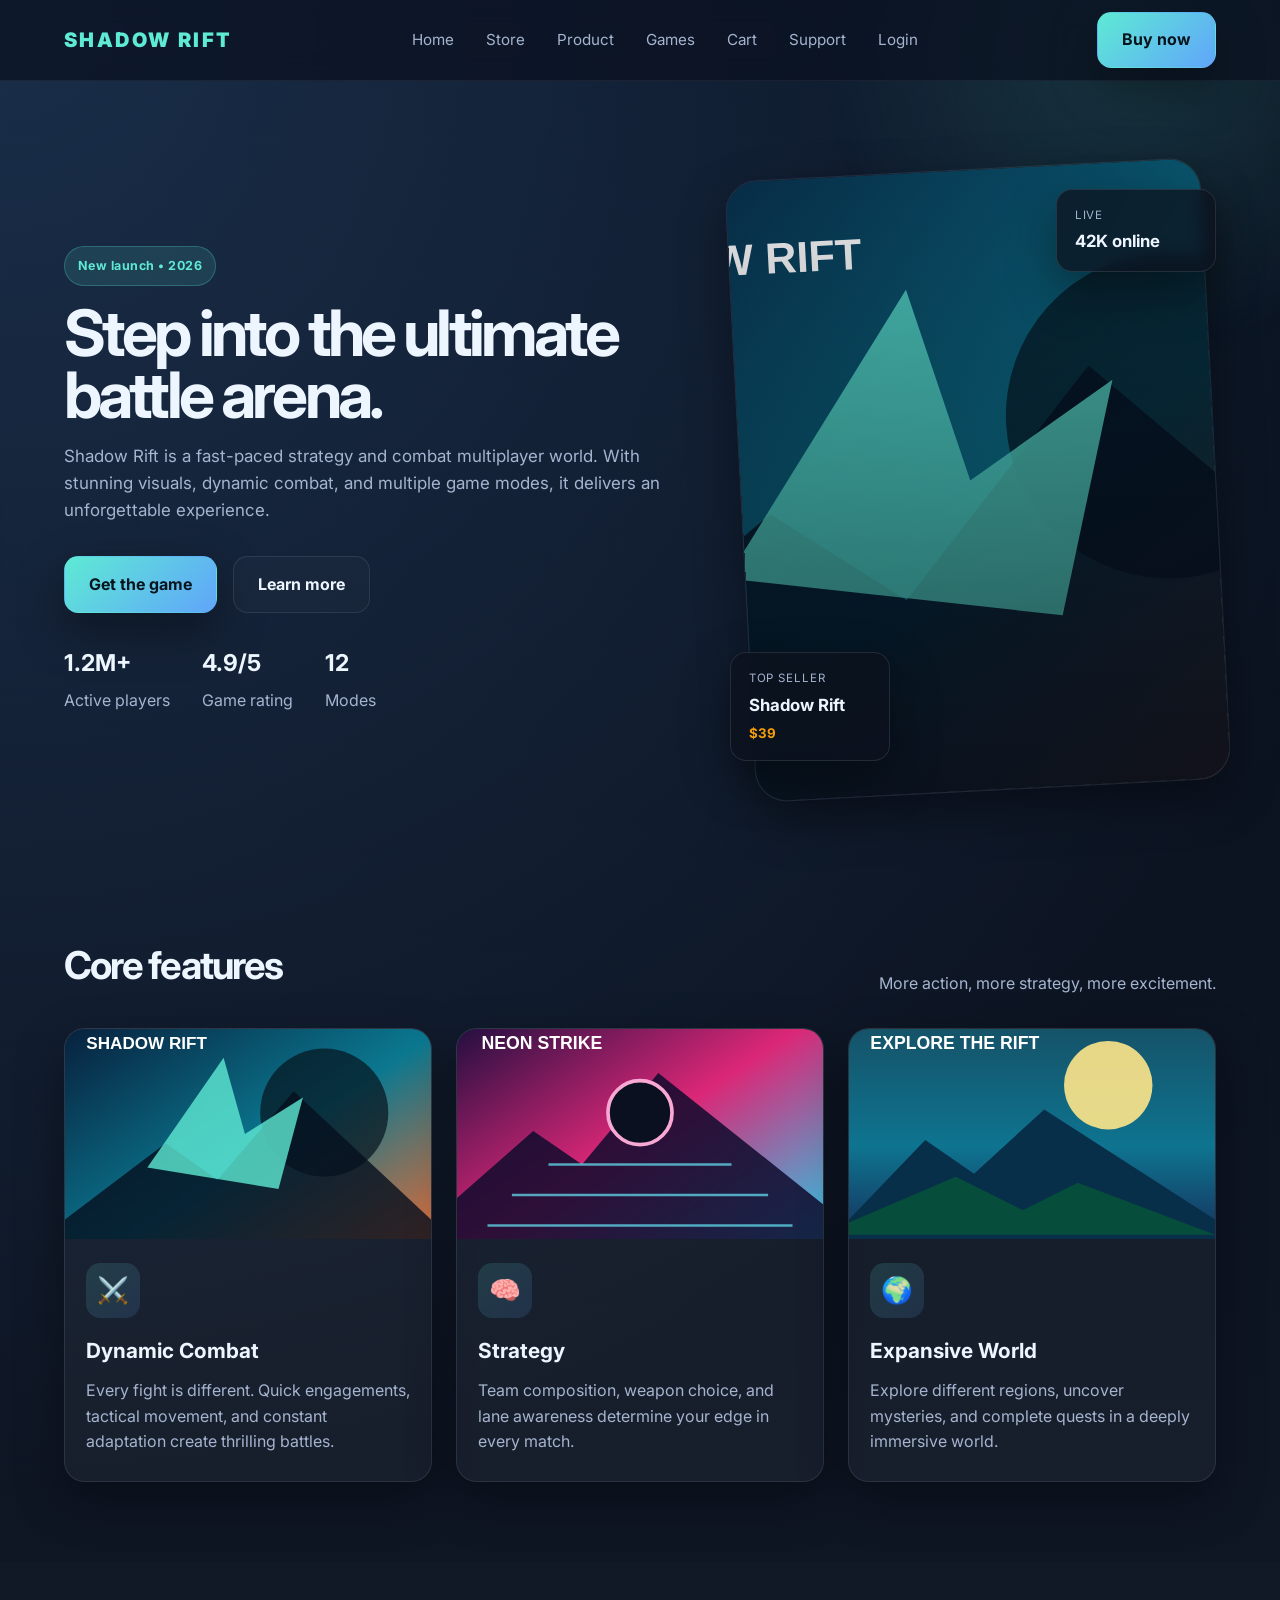
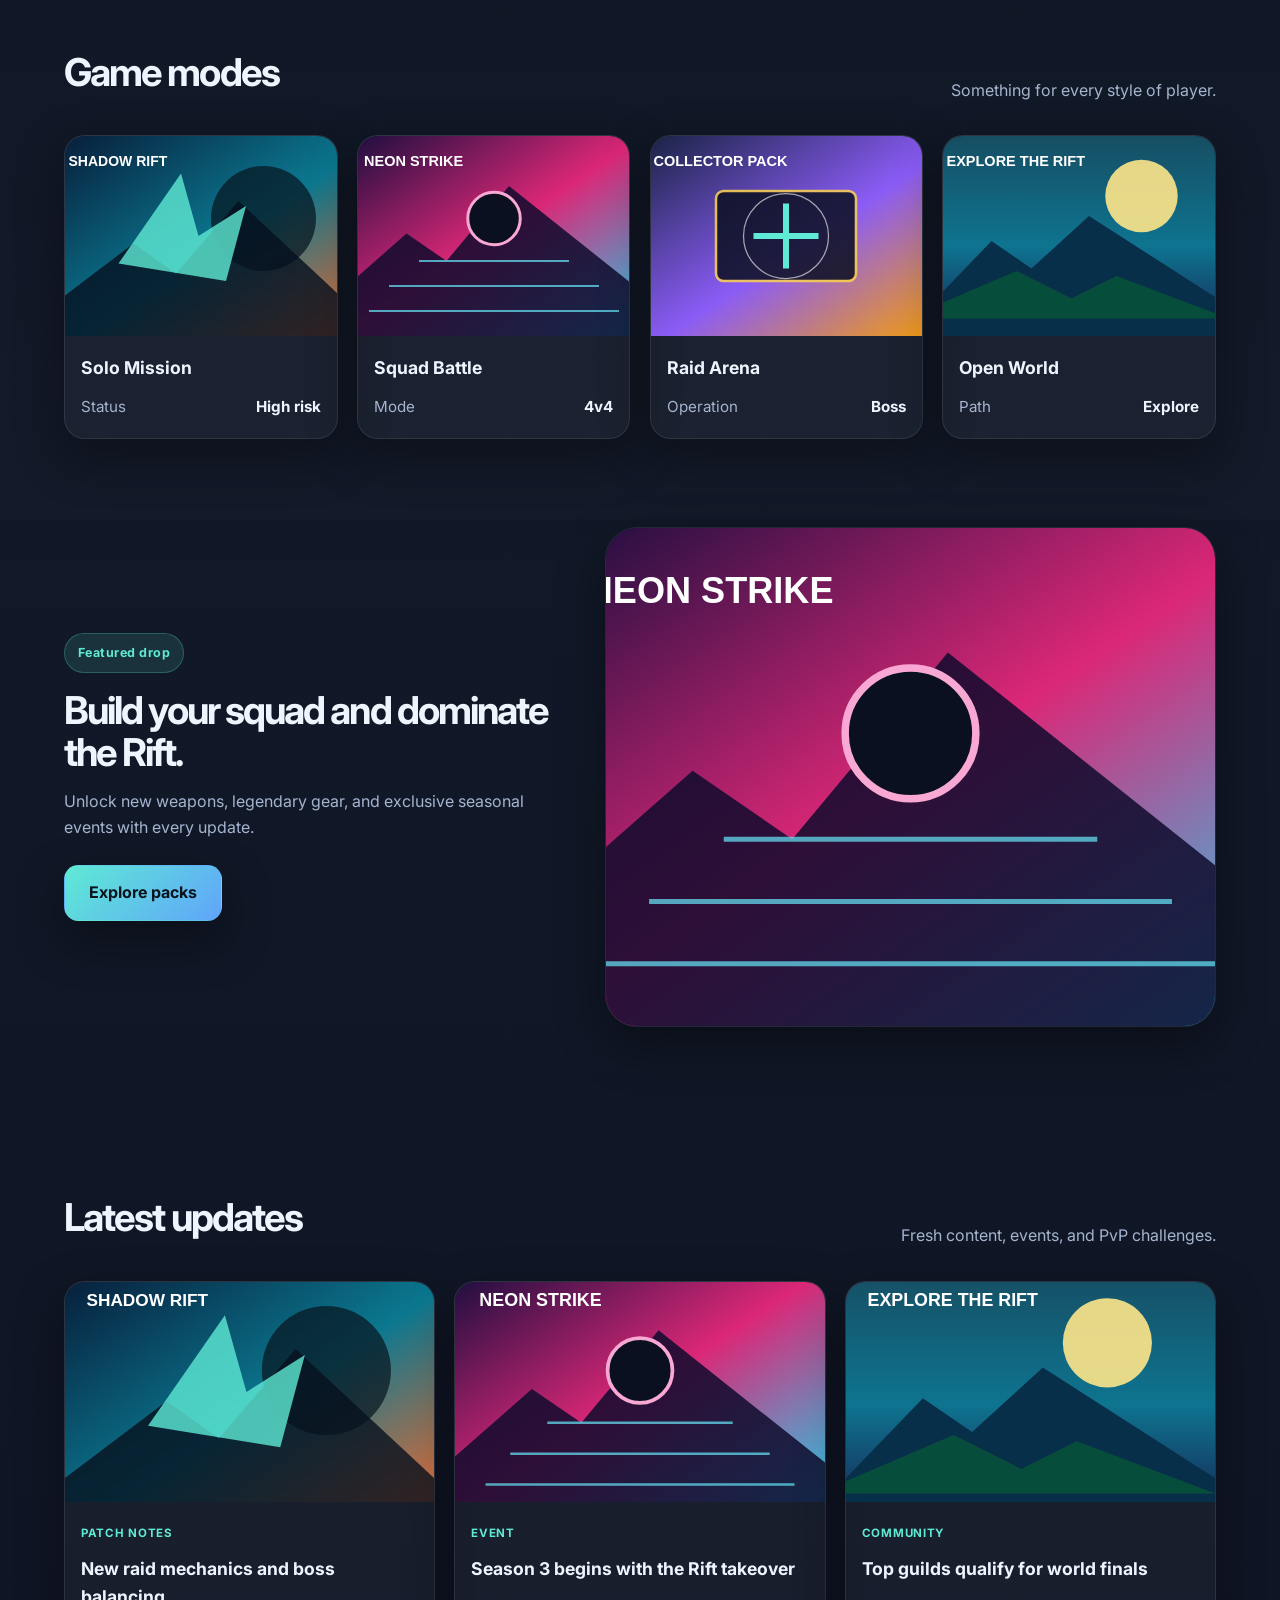
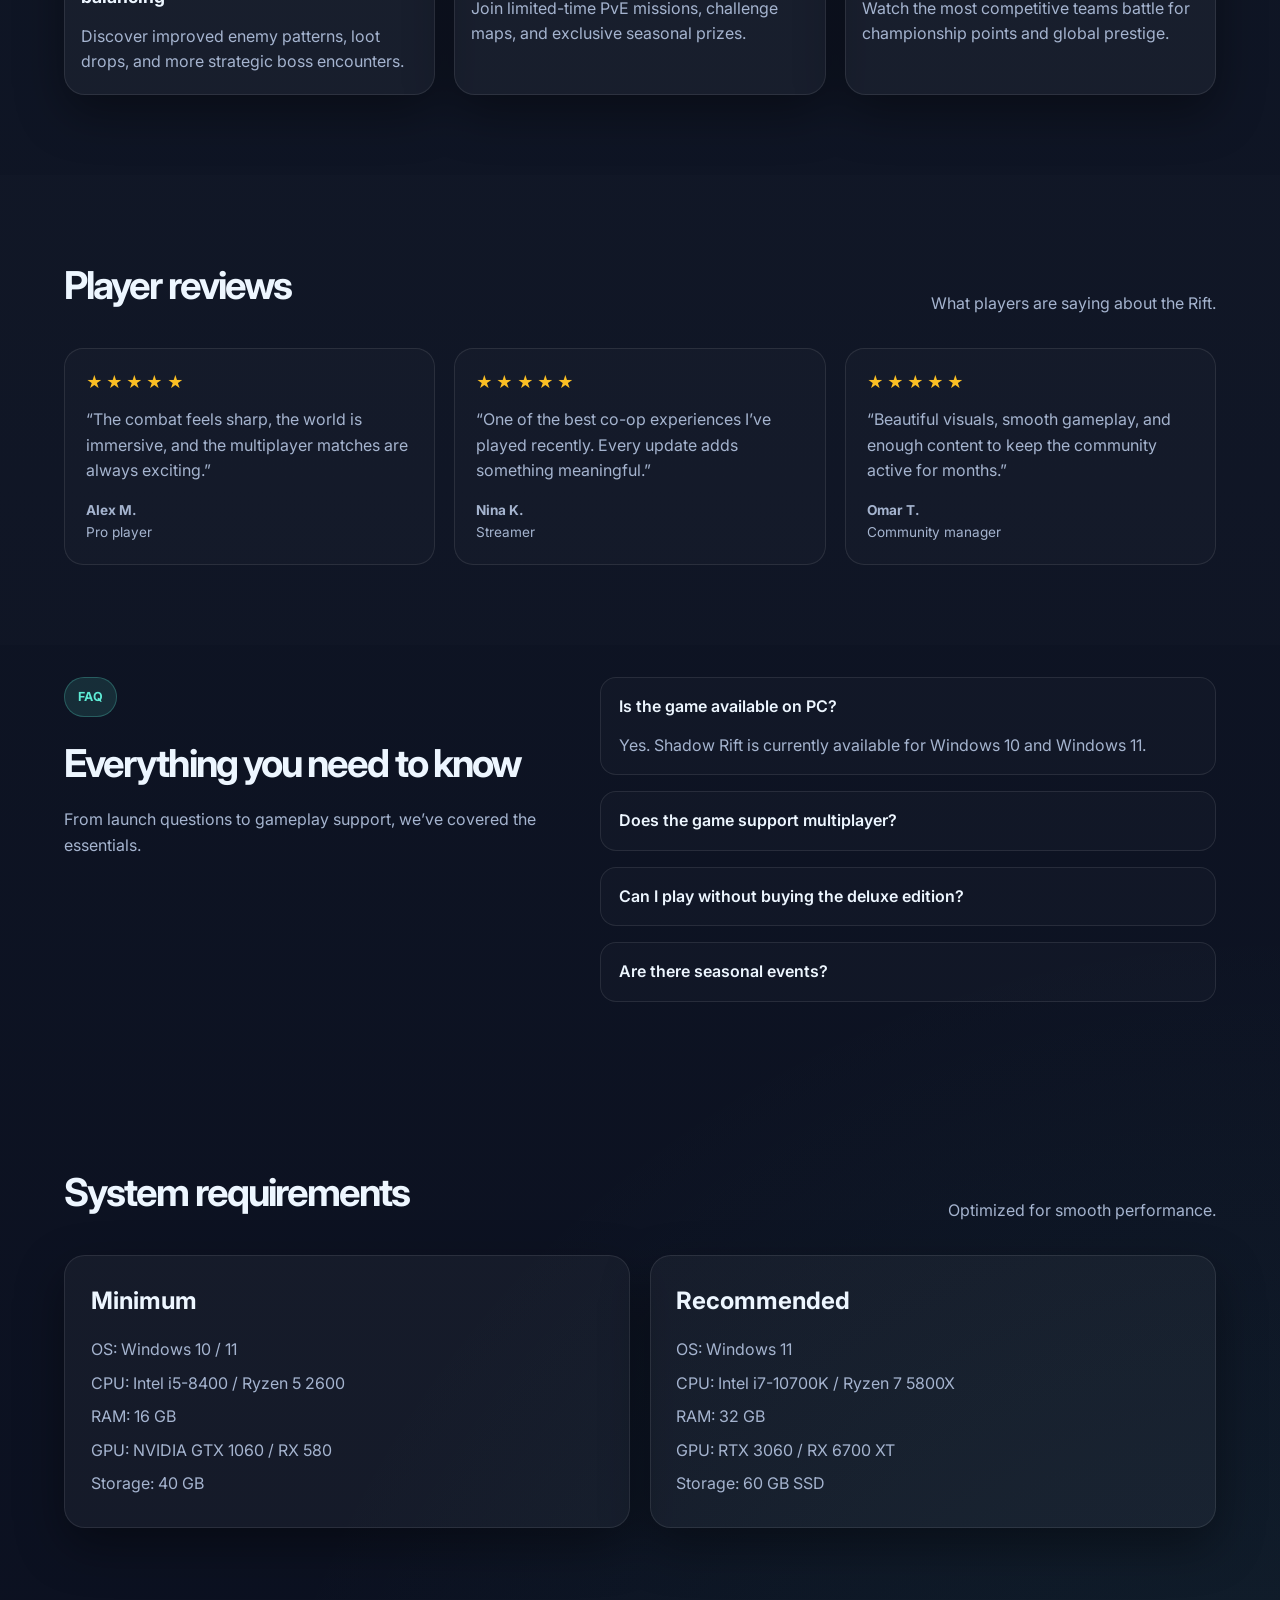
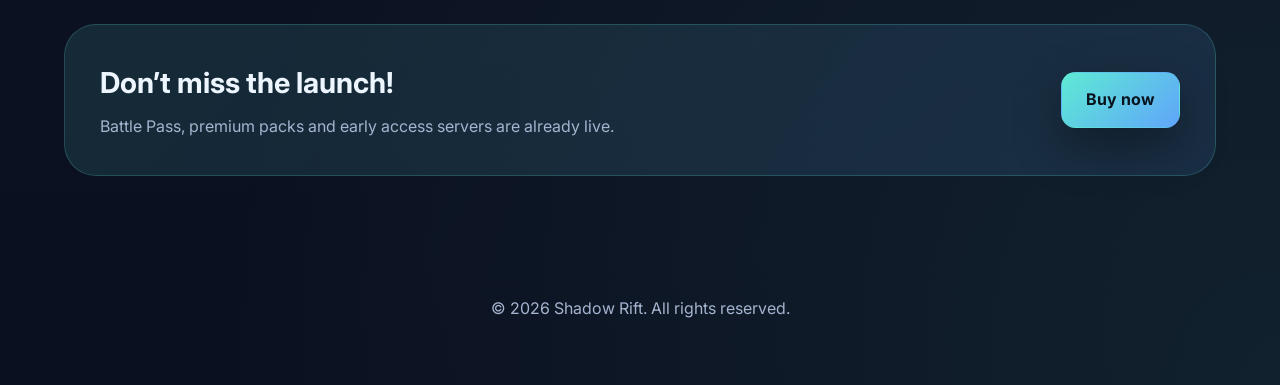
==== index.html @ f9dae785 "21.09.2026. 11:50PM" ====
<!DOCTYPE html>
<html lang="en">
  <head>
    <meta charset="UTF-8" />
    <meta name="viewport" content="width=device-width, initial-scale=1.0" />
    <meta
      name="description"
      content="Shadow Rift - a modern gaming website landing page."
    />
    <title>Shadow Rift | Game</title>
    <link rel="icon" type="image/svg+xml" href="favicon.svg" />
    <link rel="preconnect" href="https://fonts.googleapis.com" />
    <link rel="preconnect" href="https://fonts.gstatic.com" crossorigin />
    <link
      href="https://fonts.googleapis.com/css2?family=Inter:wght@400;500;600;700;800;900&display=swap"
      rel="stylesheet"
    />
    <link rel="stylesheet" href="styles.css" />
  </head>
  <body>
    <header class="site-header">
      <div class="container nav-wrap">
        <a href="index.html" class="logo">SHADOW RIFT</a>

        <button class="menu-toggle" aria-label="Menu" aria-expanded="false">
          <span></span>
          <span></span>
          <span></span>
        </button>

        <nav class="main-nav" aria-label="Main navigation">
          <a href="index.html">Home</a>
          <a href="store.html">Store</a>
          <a href="product.html">Product</a>
          <a href="games.html">Games</a>
          <a href="cart.html">Cart</a>
          <a href="contact.html">Support</a>
          <a href="auth.html">Login</a>
        </nav>

        <a href="store.html" class="btn btn-primary nav-btn">Buy now</a>
      </div>
    </header>

    <main id="top">
      <section class="hero">
        <div class="container hero-grid">
          <div class="hero-copy">
            <span class="eyebrow">New launch • 2026</span>
            <h1>Step into the ultimate battle arena.</h1>
            <p>
              Shadow Rift is a fast-paced strategy and combat multiplayer world.
              With stunning visuals, dynamic combat, and multiple game modes,
              it delivers an unforgettable experience.
            </p>

            <div class="cta-row">
              <a href="store.html" class="btn btn-primary">Get the game</a>
              <a href="#about" class="btn btn-ghost">Learn more</a>
            </div>

            <div class="stats">
              <div class="stat">
                <strong>1.2M+</strong>
                <span>Active players</span>
              </div>
              <div class="stat">
                <strong>4.9/5</strong>
                <span>Game rating</span>
              </div>
              <div class="stat">
                <strong>12</strong>
                <span>Modes</span>
              </div>
            </div>
          </div>

          <div class="hero-visual" aria-label="Game card">
            <div class="showcase-panel">
            <img src="assets/rift-battle.svg" alt="Gaming action scene" />
            </div>
            <div class="floating-card card-one">
              <span>Top seller</span>
              <strong>Shadow Rift</strong>
              <small>$39</small>
            </div>
            <div class="floating-card card-two">
              <span>Live</span>
              <strong>42K online</strong>
            </div>
          </div>
        </div>
      </section>

      <section id="about" class="section">
        <div class="container">
          <div class="section-head">
            <h2>Core features</h2>
            <p>More action, more strategy, more excitement.</p>
          </div>

          <div class="features-grid">
            <article class="feature-card" tabindex="0" role="button" data-feature-title="Dynamic Combat" data-feature-icon="⚔️" data-feature-description="Every encounter changes in real time. Chain attacks, reposition quickly, and react to enemy abilities to turn a dangerous fight in your favor." data-feature-points="Fast tactical engagements,Responsive movement system,Weapon and ability combos">
              <div class="feature-image image-one"></div>
              <div class="feature-copy">
                <div class="feature-icon">⚔️</div>
                <h3>Dynamic Combat</h3>
                <p>
                  Every fight is different. Quick engagements, tactical movement,
                  and constant adaptation create thrilling battles.
                </p>
              </div>
            </article>

            <article class="feature-card" tabindex="0" role="button" data-feature-title="Strategy" data-feature-icon="🧠" data-feature-description="Build a team that complements your play style. Your composition, equipment, and map awareness shape every route to victory." data-feature-points="Flexible team compositions,Loadout customization,Objective-focused decisions">
              <div class="feature-image image-two"></div>
              <div class="feature-copy">
                <div class="feature-icon">🧠</div>
                <h3>Strategy</h3>
                <p>
                  Team composition, weapon choice, and lane awareness determine
                  your edge in every match.
                </p>
              </div>
            </article>

            <article class="feature-card" tabindex="0" role="button" data-feature-title="Expansive World" data-feature-icon="🌍" data-feature-description="Travel through connected regions filled with hidden routes, world events, and missions that reward exploration beyond the main path." data-feature-points="Multiple regions to explore,Dynamic world events,Story and side quests">
              <div class="feature-image image-three"></div>
              <div class="feature-copy">
                <div class="feature-icon">🌍</div>
                <h3>Expansive World</h3>
                <p>
                  Explore different regions, uncover mysteries, and complete
                  quests in a deeply immersive world.
                </p>
              </div>
            </article>
          </div>
        </div>
      </section>

      <section id="modes" class="section alt-section">
        <div class="container">
          <div class="section-head">
            <h2>Game modes</h2>
            <p>Something for every style of player.</p>
          </div>

          <div class="modes-grid">
            <article class="mode-card" tabindex="0" role="button" data-game-name="Solo Mission" data-game-genre="Story campaign" data-game-rating="High risk" data-game-modes="Solo play, tactical missions, boss encounters" data-game-platform="PC · Single-player" data-game-description="Take on high-risk missions alone, learn enemy patterns, and build your loadout for encounters where every decision matters.">
              <img src="assets/rift-battle.svg" alt="Solo mission game" />
              <div class="mode-body">
                <h4>Solo Mission</h4>
                <div class="mode-meta">
                  <span>Status</span>
                  <strong>High risk</strong>
                </div>
              </div>
            </article>

            <article class="mode-card" tabindex="0" role="button" data-game-name="Squad Battle" data-game-genre="Team combat" data-game-rating="4v4" data-game-modes="Squad battle, ranked, team objectives" data-game-platform="PC · Online multiplayer" data-game-description="Coordinate with your squad, control the arena, and use complementary abilities to win fast, tactical 4v4 matches.">
              <img src="assets/neon-arena.svg" alt="Squad battle game" />
              <div class="mode-body">
                <h4>Squad Battle</h4>
                <div class="mode-meta">
                  <span>Mode</span>
                  <strong>4v4</strong>
                </div>
              </div>
            </article>

            <article class="mode-card" tabindex="0" role="button" data-game-name="Raid Arena" data-game-genre="Co-op raid" data-game-rating="Boss operation" data-game-modes="Co-op raid, boss fight, loot run" data-game-platform="PC · 4-player co-op" data-game-description="Join a focused strike team, break through dangerous defenses, and defeat powerful bosses for rare rewards and seasonal loot.">
              <img src="assets/pack-collection.svg" alt="Raid arena game" />
              <div class="mode-body">
                <h4>Raid Arena</h4>
                <div class="mode-meta">
                  <span>Operation</span>
                  <strong>Boss</strong>
                </div>
              </div>
            </article>

            <article class="mode-card" tabindex="0" role="button" data-game-name="Open World" data-game-genre="Open-world adventure" data-game-rating="Explore" data-game-modes="Exploration, quests, world events" data-game-platform="PC · Solo and co-op" data-game-description="Explore a living world filled with hidden regions, dynamic events, side quests, and secrets that reward curious players.">
              <img src="assets/world-explore.svg" alt="Earth from space representing an open world" />
              <div class="mode-body">
                <h4>Open World</h4>
                <div class="mode-meta">
                  <span>Path</span>
                  <strong>Explore</strong>
                </div>
              </div>
            </article>
          </div>
        </div>
      </section>

      <section class="section spotlight">
        <div class="container spotlight-grid">
          <div class="spotlight-copy">
            <span class="eyebrow">Featured drop</span>
            <h2>Build your squad and dominate the Rift.</h2>
            <p>Unlock new weapons, legendary gear, and exclusive seasonal events with every update.</p>
            <a href="store.html" class="btn btn-primary">Explore packs</a>
          </div>
          <div class="spotlight-image">
            <img src="assets/neon-arena.svg" alt="Featured gaming character" />
          </div>
        </div>
      </section>

      <section class="section news-section">
        <div class="container">
          <div class="section-head">
            <h2>Latest updates</h2>
            <p>Fresh content, events, and PvP challenges.</p>
          </div>

          <div class="news-grid">
            <article class="news-card">
              <div class="news-image image-news-one"></div>
              <div class="news-body">
                <span class="tag">Patch notes</span>
                <h3>New raid mechanics and boss balancing</h3>
                <p>Discover improved enemy patterns, loot drops, and more strategic boss encounters.</p>
              </div>
            </article>

            <article class="news-card">
              <div class="news-image image-news-two"></div>
              <div class="news-body">
                <span class="tag">Event</span>
                <h3>Season 3 begins with the Rift takeover</h3>
                <p>Join limited-time PvE missions, challenge maps, and exclusive seasonal prizes.</p>
              </div>
            </article>

            <article class="news-card">
              <div class="news-image image-news-three"></div>
              <div class="news-body">
                <span class="tag">Community</span>
                <h3>Top guilds qualify for world finals</h3>
                <p>Watch the most competitive teams battle for championship points and global prestige.</p>
              </div>
            </article>
          </div>
        </div>
      </section>

      <section class="section reviews-section alt-section">
        <div class="container">
          <div class="section-head">
            <h2>Player reviews</h2>
            <p>What players are saying about the Rift.</p>
          </div>

          <div class="reviews-grid">
            <article class="review-card">
              <div class="stars">★★★★★</div>
              <p>“The combat feels sharp, the world is immersive, and the multiplayer matches are always exciting.”</p>
              <div class="review-author">
                <strong>Alex M.</strong>
                <span>Pro player</span>
              </div>
            </article>

            <article class="review-card">
              <div class="stars">★★★★★</div>
              <p>“One of the best co-op experiences I’ve played recently. Every update adds something meaningful.”</p>
              <div class="review-author">
                <strong>Nina K.</strong>
                <span>Streamer</span>
              </div>
            </article>

            <article class="review-card">
              <div class="stars">★★★★★</div>
              <p>“Beautiful visuals, smooth gameplay, and enough content to keep the community active for months.”</p>
              <div class="review-author">
                <strong>Omar T.</strong>
                <span>Community manager</span>
              </div>
            </article>
          </div>
        </div>
      </section>

      <section class="section faq-section">
        <div class="container faq-wrap">
          <div class="faq-copy">
            <span class="eyebrow">FAQ</span>
            <h2>Everything you need to know</h2>
            <p>From launch questions to gameplay support, we’ve covered the essentials.</p>
          </div>

          <div class="faq-list">
            <details open>
              <summary>Is the game available on PC?</summary>
              <p>Yes. Shadow Rift is currently available for Windows 10 and Windows 11.</p>
            </details>
            <details>
              <summary>Does the game support multiplayer?</summary>
              <p>Absolutely. You can play solo, squad-based co-op, and competitive PvP modes.</p>
            </details>
            <details>
              <summary>Can I play without buying the deluxe edition?</summary>
              <p>Yes. The standard edition includes the full base game and access to all core modes.</p>
            </details>
            <details>
              <summary>Are there seasonal events?</summary>
              <p>Yes. New seasonal events are released every few months with cosmetics, maps, and exclusive rewards.</p>
            </details>
          </div>
        </div>
      </section>

      <section id="requirements" class="section">
        <div class="container">
          <div class="section-head">
            <h2>System requirements</h2>
            <p>Optimized for smooth performance.</p>
          </div>

          <div class="requirements-grid">
            <div class="requirements-box">
              <h3>Minimum</h3>
              <ul>
                <li>OS: Windows 10 / 11</li>
                <li>CPU: Intel i5-8400 / Ryzen 5 2600</li>
                <li>RAM: 16 GB</li>
                <li>GPU: NVIDIA GTX 1060 / RX 580</li>
                <li>Storage: 40 GB</li>
              </ul>
            </div>

            <div class="requirements-box">
              <h3>Recommended</h3>
              <ul>
                <li>OS: Windows 11</li>
                <li>CPU: Intel i7-10700K / Ryzen 7 5800X</li>
                <li>RAM: 32 GB</li>
                <li>GPU: RTX 3060 / RX 6700 XT</li>
                <li>Storage: 60 GB SSD</li>
              </ul>
            </div>
          </div>
        </div>
      </section>

      <section id="buy" class="section buy-section">
        <div class="container">
          <div class="cta-box">
            <div>
              <h3>Don’t miss the launch!</h3>
              <p>
                Battle Pass, premium packs and early access servers are already
                live.
              </p>
            </div>
            <a href="store.html" class="btn btn-primary">Buy now</a>
          </div>
        </div>
      </section>
    </main>

    <footer class="site-footer">
      <div class="container">
        <p>© <span id="year"></span> Shadow Rift. All rights reserved.</p>
      </div>
    </footer>

    <script src="script.js"></script>
  </body>
</html>
---- styles.css ----
:root {
  --bg: #0b1020;
  --bg-2: #0f172a;
  --panel: rgba(17, 24, 39, 0.82);
  --panel-strong: rgba(20, 30, 52, 0.95);
  --card: rgba(255, 255, 255, 0.04);
  --primary: #5eead4;
  --primary-2: #60a5fa;
  --accent: #f59e0b;
  --text: #edf6ff;
  --muted: #a5b4cf;
  --border: rgba(255, 255, 255, 0.09);
  --shadow: 0 18px 48px rgba(0, 0, 0, 0.38);
  --danger: #f87171;
}

* {
  box-sizing: border-box;
}

html {
  scroll-behavior: smooth;
}

body {
  margin: 0;
  position: relative;
  isolation: isolate;
  overflow-x: hidden;
  font-family: "Inter", Arial, sans-serif;
  background:
    radial-gradient(circle at top left, rgba(96, 165, 250, 0.2), transparent 28%),
    radial-gradient(circle at bottom right, rgba(94, 234, 212, 0.08), transparent 20%),
    linear-gradient(180deg, #08101d 0%, #111827 42%, #0b1020 100%);
  color: var(--text);
  line-height: 1.6;
}

body::before {
  content: "";
  position: fixed;
  inset: 0;
  z-index: -2;
  pointer-events: none;
  opacity: 0.34;
  background-image:
    linear-gradient(rgba(94, 234, 212, 0.045) 1px, transparent 1px),
    linear-gradient(90deg, rgba(96, 165, 250, 0.045) 1px, transparent 1px);
  background-size: 68px 68px;
  mask-image: linear-gradient(to bottom, black, transparent 82%);
  animation: gridDrift 24s linear infinite;
}

body::after {
  content: "";
  position: fixed;
  width: 42rem;
  height: 42rem;
  top: -18rem;
  right: -12rem;
  z-index: -1;
  pointer-events: none;
  border-radius: 50%;
  background: radial-gradient(circle, rgba(94, 234, 212, 0.14), transparent 66%);
  filter: blur(10px);
  animation: ambientDrift 15s ease-in-out infinite alternate;
}

.ambient-particles {
  position: fixed;
  inset: 0;
  z-index: -1;
  overflow: hidden;
  pointer-events: none;
}

.ambient-particle {
  position: absolute;
  bottom: -0.8rem;
  width: 0.25rem;
  height: 0.25rem;
  border-radius: 50%;
  background: var(--primary);
  box-shadow: 0 0 14px rgba(94, 234, 212, 0.9);
  opacity: 0;
  animation: particleRise var(--particle-duration) linear infinite;
  animation-delay: var(--particle-delay);
}

@keyframes gridDrift {
  from { background-position: 0 0; }
  to { background-position: 68px 68px; }
}

@keyframes ambientDrift {
  from { transform: translate3d(0, 0, 0) scale(1); }
  to { transform: translate3d(-12rem, 9rem, 0) scale(1.2); }
}

@keyframes particleRise {
  0% { transform: translate3d(0, 0, 0) scale(0.4); opacity: 0; }
  15% { opacity: 0.75; }
  80% { opacity: 0.25; }
  100% { transform: translate3d(var(--particle-drift), -110vh, 0) scale(1); opacity: 0; }
}

a {
  color: inherit;
  text-decoration: none;
}

img {
  max-width: 100%;
  display: block;
}

button,
input,
textarea {
  font: inherit;
}

.container {
  width: min(1180px, 90%);
  margin: 0 auto;
}

.site-header {
  position: sticky;
  top: 0;
  z-index: 50;
  backdrop-filter: blur(12px);
  background: rgba(11,16,32,0.7);
  border-bottom: 1px solid rgba(255,255,255,0.06);
}

.nav-wrap {
  display: flex;
  align-items: center;
  justify-content: space-between;
  min-height: 80px;
  gap: 1.2rem;
}

.logo {
  font-weight: 900;
  letter-spacing: 0.12em;
  font-size: 1.25rem;
  color: var(--primary);
}

.main-nav {
  display: flex;
  align-items: center;
  gap: 2rem;
  color: var(--muted);
  font-size: 0.95rem;
}

.main-nav a {
  transition: color 0.2s ease;
}

.main-nav a:hover,
.main-nav a:focus-visible {
  color: var(--text);
}

.btn {
  display: inline-flex;
  align-items: center;
  justify-content: center;
  padding: 0.9rem 1.5rem;
  border-radius: 0.9rem;
  font-weight: 700;
  border: 1px solid transparent;
  transition: transform 0.2s ease, box-shadow 0.2s ease, border-color 0.2s ease;
  cursor: pointer;
}

.btn:hover,
.btn:focus-visible {
  transform: translateY(-2px);
}

.btn-primary {
  background: linear-gradient(135deg, var(--primary), var(--primary-2));
  color: #07131d;
  box-shadow: var(--shadow);
}

.btn-ghost {
  background: rgba(255,255,255,0.02);
  color: var(--text);
  border-color: var(--border);
}

.hero {
  padding: 5.5rem 0 4rem;
}

.hero-grid {
  display: grid;
  grid-template-columns: 1.15fr 0.85fr;
  align-items: center;
  gap: 2rem;
}

.eyebrow {
  display: inline-flex;
  padding: 0.55rem 0.8rem;
  border-radius: 999px;
  background: rgba(94,234,212,0.12);
  border: 1px solid rgba(94,234,212,0.25);
  color: var(--primary);
  font-size: 0.78rem;
  font-weight: 700;
  letter-spacing: 0.04em;
}

.hero-copy h1 {
  font-size: clamp(2.8rem, 5vw, 5rem);
  line-height: 0.98;
  letter-spacing: -0.06em;
  margin: 1rem 0 1rem;
}

.hero-copy p {
  margin: 0;
  font-size: 1.06rem;
  color: var(--muted);
  max-width: 620px;
}

.cta-row {
  display: flex;
  flex-wrap: wrap;
  gap: 1rem;
  margin-top: 2rem;
}

.stats {
  display: flex;
  flex-wrap: wrap;
  gap: 2rem;
  margin-top: 2rem;
}

.stat {
  display: flex;
  flex-direction: column;
  gap: 0.4rem;
  color: var(--muted);
}

.stat strong {
  color: var(--text);
  font-size: 1.45rem;
}

.hero-visual {
  position: relative;
  display: flex;
  justify-content: center;
  align-items: center;
  min-height: 520px;
}

.showcase-panel {
  position: relative;
  width: min(480px, 100%);
  border-radius: 2rem;
  overflow: hidden;
  border: 1px solid rgba(255,255,255,0.08);
  box-shadow: var(--shadow);
  transform: rotate(-3deg);
  animation: floatCard 7s ease-in-out infinite;
}

.showcase-panel::after {
  content: "";
  position: absolute;
  inset: 0;
  background: linear-gradient(180deg, rgba(3,7,18,0.1), rgba(3,7,18,0.6));
}

.showcase-panel img {
  width: 100%;
  height: 620px;
  object-fit: cover;
}

.floating-card {
  position: absolute;
  display: flex;
  flex-direction: column;
  gap: 0.25rem;
  padding: 1rem 1.1rem;
  min-width: 160px;
  border-radius: 1rem;
  background: rgba(12,18,30,0.75);
  border: 1px solid rgba(255,255,255,0.1);
  backdrop-filter: blur(8px);
  box-shadow: var(--shadow);
}

.floating-card span {
  color: var(--muted);
  font-size: 0.72rem;
  letter-spacing: 0.08em;
  text-transform: uppercase;
}

.floating-card strong {
  font-size: 1.05rem;
}

.floating-card small {
  color: var(--accent);
  font-weight: 700;
}

.card-one {
  left: -10px;
  bottom: 30px;
  animation: driftOne 5s ease-in-out infinite;
}

.card-two {
  right: 0;
  top: 20px;
  animation: driftTwo 5s ease-in-out infinite;
}

.section {
  padding: 5rem 0;
}

.alt-section {
  background: rgba(255,255,255,0.01);
}

.section-head {
  display: flex;
  align-items: end;
  justify-content: space-between;
  gap: 1.2rem;
  margin-bottom: 2rem;
}

.section-head h2 {
  margin: 0;
  font-size: clamp(2.1rem, 3vw, 3rem);
  letter-spacing: -0.05em;
}

.section-head p {
  margin: 0;
  color: var(--muted);
}

.features-grid {
  display: grid;
  grid-template-columns: repeat(3, minmax(0, 1fr));
  gap: 1.5rem;
}

.feature-card,
.mode-card,
.requirements-box,
.product-card,
.contact-panel,
.info-box {
  background: var(--card);
  border: 1px solid var(--border);
  border-radius: 1.3rem;
  box-shadow: var(--shadow);
}

.feature-card {
  overflow: hidden;
  cursor: pointer;
}

.feature-image {
  height: 210px;
  background-size: cover;
  background-position: center;
}

.image-one {
  background-image: url('assets/rift-battle.svg');
}

.image-two {
  background-image: url('assets/neon-arena.svg');
}

.image-three {
  background-image: url('assets/world-explore.svg');
}

.feature-copy {
  padding: 1.5rem 1.3rem 1.6rem;
}

.feature-icon {
  width: 3.4rem;
  height: 3.4rem;
  border-radius: 0.9rem;
  display: grid;
  place-items: center;
  background: linear-gradient(135deg, rgba(94,234,212,0.14), rgba(96,165,250,0.14));
  font-size: 1.6rem;
  margin-bottom: 1rem;
}

.feature-card h3 {
  margin: 0 0 0.7rem;
  font-size: 1.3rem;
}

.feature-card p {
  margin: 0;
  color: var(--muted);
}

.modes-grid,
.products-grid,
.games-grid,
.news-grid,
.reviews-grid {
  display: grid;
  grid-template-columns: repeat(4, minmax(0, 1fr));
  gap: 1.2rem;
}

.news-grid {
  grid-template-columns: repeat(3, minmax(0, 1fr));
}

.reviews-grid {
  grid-template-columns: repeat(3, minmax(0, 1fr));
}

.mode-card,
.product-card,
.game-tile,
.news-card,
.review-card {
  overflow: hidden;
  transition: transform 0.3s ease, border-color 0.3s ease;
}

.store-layout {
  display: grid;
  grid-template-columns: 280px 1fr;
  gap: 1.5rem;
}

.store-sidebar {
  display: grid;
  gap: 1rem;
}

.sidebar-box,
.summary-box,
.auth-panel,
.spec-box {
  background: rgba(255,255,255,0.02);
  border: 1px solid var(--border);
  border-radius: 1.2rem;
  padding: 1.2rem;
  box-shadow: var(--shadow);
}

.sidebar-box h3,
.summary-box h3,
.spec-box h3 {
  margin: 0 0 1rem;
}

.sidebar-box ul {
  list-style: none;
  padding: 0;
  margin: 0;
  display: grid;
  gap: 0.7rem;
  color: var(--muted);
}

.sidebar-box li.active {
  color: var(--text);
  background: rgba(94,234,212,0.1);
  border: 1px solid rgba(94,234,212,0.2);
  border-radius: 0.7rem;
  padding: 0.55rem 0.7rem;
}

.sidebar-box li button {
  width: 100%;
  border: 0;
  background: transparent;
  color: inherit;
  text-align: left;
  cursor: pointer;
}

.sidebar-box li:not(.active) {
  padding: 0.55rem 0.7rem;
  border: 1px solid transparent;
  border-radius: 0.7rem;
}

.sidebar-box li:not(.active):hover {
  color: var(--text);
  border-color: var(--border);
}

.range-row {
  display: flex;
  align-items: center;
  gap: 0.75rem;
  color: var(--muted);
}

.range-row input {
  width: 100%;
}

#price-min-filter,
#price-filter {
  accent-color: var(--primary);
}

#price-value {
  display: block;
  margin-top: 0.7rem;
  color: var(--primary);
  font-weight: 700;
  text-align: center;
}

.store-toolbar {
  display: flex;
  align-items: center;
  justify-content: space-between;
  gap: 1rem;
  margin-bottom: 1rem;
  background: rgba(255,255,255,0.02);
  border: 1px solid var(--border);
  border-radius: 1rem;
  padding: 1rem 1.2rem;
}

.store-toolbar div {
  display: flex;
  flex-direction: column;
}

.store-toolbar span {
  color: var(--muted);
  font-size: 0.8rem;
}

.store-toolbar select {
  background: rgba(255,255,255,0.02);
  border: 1px solid var(--border);
  color: var(--text);
  border-radius: 0.7rem;
  padding: 0.8rem 1rem;
}

.products-grid-store {
  grid-template-columns: repeat(2, minmax(0, 1fr));
}

.card-btn {
  width: 100%;
  margin-top: 0.8rem;
}

.trailer-section {
  padding-top: 1rem;
}

.trailer-grid {
  display: grid;
  grid-template-columns: 0.9fr 1.1fr;
  gap: 2rem;
  align-items: center;
}

.trailer-copy h2 {
  margin: 1rem 0;
  font-size: clamp(2.1rem, 3vw, 3.5rem);
  letter-spacing: -0.05em;
}

.trailer-copy p,
.trailer-copy li {
  color: var(--muted);
}

.trailer-copy ul {
  padding-left: 1.2rem;
  line-height: 2;
}

.trailer-player video {
  width: 100%;
  border-radius: 1.5rem;
  box-shadow: var(--shadow);
  border: 1px solid rgba(255,255,255,0.08);
}

.product-shell {
  display: grid;
  grid-template-columns: 1.1fr 0.9fr;
  gap: 2rem;
  align-items: start;
}

.product-gallery-main img {
  width: 100%;
  height: 560px;
  object-fit: cover;
  border-radius: 1.2rem;
  border: 1px solid rgba(255,255,255,0.1);
}

.product-thumbs {
  display: grid;
  grid-template-columns: repeat(4, minmax(0, 1fr));
  gap: 0.75rem;
  margin-top: 0.9rem;
}

.product-thumbs img {
  width: 100%;
  height: 120px;
  object-fit: cover;
  border-radius: 0.9rem;
  border: 1px solid rgba(255,255,255,0.08);
}

.product-info {
  display: grid;
  gap: 1rem;
}

.product-badges {
  display: flex;
  gap: 0.6rem;
  flex-wrap: wrap;
}

.product-badges span {
  display: inline-block;
  background: rgba(94,234,212,0.12);
  color: var(--primary);
  border: 1px solid rgba(94,234,212,0.2);
  border-radius: 999px;
  padding: 0.5rem 0.7rem;
  font-size: 0.72rem;
  font-weight: 700;
}

.product-info h2 {
  margin: 0;
  font-size: clamp(2rem, 3vw, 3rem);
}

.rating-line {
  display: flex;
  align-items: center;
  gap: 0.75rem;
  color: var(--muted);
}

.stars {
  color: #fbbf24;
  letter-spacing: 0.14em;
}

.price-row {
  display: flex;
  align-items: center;
  gap: 1rem;
}

.price-tag {
  font-size: 2.2rem;
  font-weight: 800;
  color: var(--text);
}

.compare-price {
  color: var(--muted);
  text-decoration: line-through;
  font-weight: 600;
}

.product-description {
  color: var(--muted);
  margin: 0;
}

.buy-row {
  display: flex;
  gap: 1rem;
  flex-wrap: wrap;
}

.feature-list,
.spec-box ul {
  list-style: none;
  padding: 0;
  margin: 0;
  display: grid;
  gap: 0.7rem;
  color: var(--muted);
}

.feature-list li::before,
.spec-box li::before {
  content: "•";
  color: var(--primary);
  margin-right: 0.75rem;
}

.product-specs {
  display: grid;
  grid-template-columns: repeat(2, minmax(0, 1fr));
  gap: 1.2rem;
}

.related-grid {
  display: grid;
  grid-template-columns: repeat(4, minmax(0, 1fr));
  gap: 1.2rem;
}

.cart-layout {
  display: grid;
  grid-template-columns: 1.2fr 0.8fr;
  gap: 1.5rem;
}

.cart-list {
  display: grid;
  gap: 1rem;
}

.cart-item {
  display: grid;
  grid-template-columns: 180px 1fr;
  gap: 1rem;
  background: rgba(255,255,255,0.02);
  border: 1px solid var(--border);
  border-radius: 1.2rem;
  padding: 1rem;
  box-shadow: var(--shadow);
}

.cart-thumb {
  width: 100%;
  height: 140px;
  border-radius: 1rem;
  background-size: cover;
  background-position: center;
}

.thumb-one {
  background-image: url('assets/rift-battle.svg');
}

.thumb-two {
  background-image: url('assets/neon-arena.svg');
}

.cart-info h3 {
  margin: 0 0 0.35rem;
}

.cart-info p {
  color: var(--muted);
  margin: 0 0 0.8rem;
}

.cart-meta {
  display: flex;
  justify-content: space-between;
  gap: 1rem;
  align-items: center;
}

.price-text {
  font-weight: 800;
  font-size: 1.3rem;
}

.qty-control {
  display: inline-flex;
  align-items: center;
  gap: 0.7rem;
  background: rgba(255,255,255,0.02);
  border: 1px solid var(--border);
  border-radius: 999px;
  padding: 0.4rem 0.7rem;
}

.qty-btn {
  width: 30px;
  height: 30px;
  border: none;
  border-radius: 50%;
  background: rgba(94,234,212,0.1);
  color: var(--text);
  cursor: pointer;
}

.summary-box {
  height: fit-content;
}

.summary-row {
  display: flex;
  justify-content: space-between;
  align-items: center;
  padding: 0.6rem 0;
  color: var(--muted);
}

.total-row {
  border-top: 1px solid rgba(255,255,255,0.08);
  margin-top: 0.5rem;
  padding-top: 1rem;
  color: var(--text);
  font-size: 1.1rem;
}

.full-width {
  width: 100%;
  margin-top: 1rem;
}

.mini-link {
  display: block;
  margin-top: 0.8rem;
  text-align: center;
  color: var(--primary);
}

.auth-main {
  padding-top: 2rem;
}

.auth-shell {
  display: grid;
  grid-template-columns: 1fr 1fr;
  gap: 1.5rem;
}

.auth-image {
  width: 100%;
  min-height: 550px;
  background-image: url('assets/pack-collection.svg');
  background-size: cover;
  background-position: center;
  border-radius: 1.6rem;
  border: 1px solid rgba(255,255,255,0.08);
  box-shadow: var(--shadow);
}

.auth-panel {
  display: grid;
  gap: 1rem;
}

.tab-buttons {
  display: flex;
  gap: 0.5rem;
  background: rgba(255,255,255,0.02);
  border: 1px solid var(--border);
  border-radius: 0.9rem;
  padding: 0.4rem;
}

.tab-btn {
  flex: 1;
  border: none;
  background: transparent;
  color: var(--muted);
  border-radius: 0.8rem;
  padding: 0.8rem 1rem;
  font-weight: 700;
  cursor: pointer;
}

.tab-btn.active {
  background: rgba(94,234,212,0.12);
  color: var(--text);
  border: 1px solid rgba(94,234,212,0.2);
}

.tab-panel {
  display: none;
}

.tab-panel.active {
  display: block;
}

.auth-form {
  display: grid;
  gap: 1rem;
}

.auth-form label {
  display: grid;
  gap: 0.45rem;
  color: var(--muted);
  font-size: 0.92rem;
}

.auth-form input {
  width: 100%;
  border-radius: 0.8rem;
  border: 1px solid var(--border);
  background: rgba(255,255,255,0.02);
  padding: 0.9rem 1rem;
  color: var(--text);
}

@media (max-width: 860px) {
  .store-layout,
  .product-shell,
  .cart-layout,
  .auth-shell,
  .product-specs,
  .trailer-grid,
  .faq-wrap,
  .news-grid,
  .reviews-grid,
  .products-grid-store,
  .related-grid {
    grid-template-columns: 1fr;
  }

  .cart-item {
    grid-template-columns: 1fr;
  }

  .product-thumbs {
    grid-template-columns: repeat(2, minmax(0, 1fr));
  }
}

.mode-card:hover,
.product-card:hover,
.game-tile:hover,
.feature-card:hover {
  transform: translateY(-6px);
  border-color: rgba(94,234,212,0.35);
}

.game-tile:focus-visible,
.mode-card:focus-visible,
.feature-card:focus-visible {
  outline: 2px solid var(--primary);
  outline-offset: 4px;
}

.game-details-modal {
  position: fixed;
  inset: 0;
  z-index: 100;
  display: grid;
  place-items: center;
  padding: 1.2rem;
  background: rgba(3, 7, 18, 0.78);
  backdrop-filter: blur(10px);
  opacity: 0;
  visibility: hidden;
  transition: opacity 0.25s ease, visibility 0.25s ease;
}

.game-details-modal.is-open {
  opacity: 1;
  visibility: visible;
}

.game-details-dialog {
  position: relative;
  width: min(620px, 100%);
  padding: 2rem;
  border: 1px solid rgba(94,234,212,0.25);
  border-radius: 1.4rem;
  background: linear-gradient(145deg, rgba(20, 30, 52, 0.98), rgba(8, 16, 29, 0.98));
  box-shadow: 0 24px 80px rgba(0,0,0,0.55);
  transform: translateY(18px) scale(0.98);
  transition: transform 0.25s ease;
}

.game-details-modal.is-open .game-details-dialog {
  transform: translateY(0) scale(1);
}

.game-details-close {
  position: absolute;
  top: 1rem;
  right: 1rem;
  width: 2.3rem;
  height: 2.3rem;
  border: 1px solid var(--border);
  border-radius: 50%;
  background: rgba(255,255,255,0.04);
  color: var(--text);
  font-size: 1.3rem;
  cursor: pointer;
}

.game-details-dialog h2 {
  margin: 0 2.5rem 0.5rem 0;
  font-size: clamp(1.8rem, 4vw, 2.8rem);
}

.game-details-dialog > p {
  margin: 0 0 1.4rem;
  color: var(--muted);
}

.game-details-meta {
  display: grid;
  grid-template-columns: repeat(3, minmax(0, 1fr));
  gap: 0.75rem;
  margin-bottom: 1.5rem;
}

.game-details-meta div {
  padding: 0.8rem;
  border: 1px solid var(--border);
  border-radius: 0.85rem;
  background: rgba(255,255,255,0.03);
}

.game-details-meta span {
  display: block;
  margin-bottom: 0.25rem;
  color: var(--muted);
  font-size: 0.72rem;
  text-transform: uppercase;
}

.game-details-meta strong {
  font-size: 0.9rem;
}

.game-details-dialog h3 {
  margin: 0 0 0.6rem;
  font-size: 1rem;
}

.game-details-dialog ul {
  display: flex;
  flex-wrap: wrap;
  gap: 0.6rem;
  padding: 0;
  margin: 0 0 1.5rem;
  list-style: none;
}

.game-details-dialog li {
  padding: 0.45rem 0.65rem;
  border-radius: 999px;
  background: rgba(94,234,212,0.1);
  color: var(--primary);
  font-size: 0.8rem;
}

.feature-details-icon {
  width: 3.6rem;
  height: 3.6rem;
  display: grid;
  place-items: center;
  margin-bottom: 1rem;
  border-radius: 1rem;
  background: linear-gradient(135deg, rgba(94,234,212,0.14), rgba(96,165,250,0.14));
  font-size: 1.8rem;
}

@media (max-width: 560px) {
  .game-details-dialog {
    padding: 1.4rem;
  }

  .game-details-meta {
    grid-template-columns: 1fr;
  }
}

.mode-card img,
.product-card img,
.game-tile img {
  width: 100%;
  height: 200px;
  object-fit: cover;
}

.mode-body,
.product-body,
.game-body,
.news-body {
  padding: 1.1rem 1rem 1.2rem;
}

.mode-body h4,
.product-body h4,
.game-body h4,
.news-body h3 {
  margin: 0 0 0.8rem;
  font-size: 1.1rem;
}

.mode-meta,
.product-meta {
  display: flex;
  align-items: center;
  justify-content: space-between;
  gap: 1rem;
  color: var(--muted);
  font-size: 0.95rem;
}

.mode-meta strong,
.product-meta strong {
  color: var(--text);
}

.news-card {
  background: var(--card);
  border: 1px solid var(--border);
  border-radius: 1.3rem;
  box-shadow: var(--shadow);
}

.news-image {
  width: 100%;
  height: 220px;
  background-size: cover;
  background-position: center;
}

.image-news-one {
  background-image: url('assets/rift-battle.svg');
}

.image-news-two {
  background-image: url('assets/neon-arena.svg');
}

.image-news-three {
  background-image: url('assets/world-explore.svg');
}

.tag {
  display: inline-block;
  margin-bottom: 0.75rem;
  color: var(--primary);
  font-size: 0.72rem;
  font-weight: 700;
  letter-spacing: 0.06em;
  text-transform: uppercase;
}

.news-body p,
.review-card p {
  color: var(--muted);
  margin: 0;
}

.review-card {
  background: rgba(255,255,255,0.02);
  border: 1px solid var(--border);
  border-radius: 1.2rem;
  padding: 1.3rem;
}

.stars {
  color: #fbbf24;
  letter-spacing: 0.2em;
  margin-bottom: 0.7rem;
}

.review-author {
  display: flex;
  flex-direction: column;
  margin-top: 1rem;
  font-size: 0.85rem;
  color: var(--muted);
}

.faq-section {
  padding-top: 2rem;
}

.faq-wrap {
  display: grid;
  grid-template-columns: 0.9fr 1.1fr;
  gap: 2rem;
  align-items: start;
}

.faq-copy h2 {
  margin: 1rem 0 0.8rem;
  font-size: clamp(2rem, 3vw, 3rem);
  letter-spacing: -0.05em;
}

.faq-copy p {
  margin: 0;
  color: var(--muted);
}

.faq-list {
  display: grid;
  gap: 1rem;
}

.faq-list details {
  background: rgba(255,255,255,0.02);
  border: 1px solid var(--border);
  border-radius: 1rem;
  padding: 1rem 1.1rem;
}

.faq-list summary {
  cursor: pointer;
  list-style: none;
  font-weight: 600;
}

.faq-list summary::-webkit-details-marker {
  display: none;
}

.faq-list p {
  margin: 0.8rem 0 0;
  color: var(--muted);
}

.spotlight {
  padding-top: 0.5rem;
}

.spotlight-grid {
  display: grid;
  grid-template-columns: 1fr 1.2fr;
  gap: 2rem;
  align-items: center;
}

.spotlight-copy {
  padding: 1rem 0;
}

.spotlight-copy h2 {
  margin: 1rem 0;
  font-size: clamp(2rem, 3vw, 3.2rem);
  line-height: 1.1;
  letter-spacing: -0.05em;
}

.spotlight-copy p {
  color: var(--muted);
  margin: 0 0 1.5rem;
}

.spotlight-image img {
  width: 100%;
  height: 500px;
  object-fit: cover;
  border-radius: 2rem;
  border: 1px solid rgba(255,255,255,0.08);
  box-shadow: var(--shadow);
}

.requirements-grid {
  display: grid;
  grid-template-columns: repeat(2, minmax(0, 1fr));
  gap: 1.2rem;
}

.requirements-box {
  padding: 1.6rem;
}

.requirements-box h3 {
  margin: 0 0 0.8rem;
  font-size: 1.5rem;
}

.requirements-box ul {
  list-style: none;
  padding: 0;
  margin: 0;
  color: var(--muted);
  line-height: 2.1;
}

.buy-section {
  padding-top: 1rem;
}

.cta-box {
  background: linear-gradient(135deg, rgba(94,234,212,0.12), rgba(96,165,250,0.12));
  border: 1px solid rgba(94,234,212,0.2);
  border-radius: 2rem;
  padding: 2.2rem;
  display: flex;
  align-items: center;
  justify-content: space-between;
  gap: 1rem;
  flex-wrap: wrap;
}

.cta-box h3 {
  margin: 0 0 0.5rem;
  font-size: clamp(1.8rem, 2vw, 2.5rem);
}

.cta-box p {
  margin: 0;
  color: var(--muted);
}

.page-banner {
  padding: 4.5rem 0 2rem;
}

.page-banner h1 {
  margin: 0;
  font-size: clamp(2.4rem, 4vw, 4rem);
  letter-spacing: -0.06em;
}

.page-banner p {
  margin: 1rem 0 0;
  color: var(--muted);
  max-width: 700px;
}

.product-card,
.game-tile,
.contact-panel,
.info-box {
  padding: 1rem;
}

.product-card.is-hidden {
  display: none;
}

.auth-message {
  margin: 1rem 0 0;
  padding: 0.8rem 1rem;
  border: 1px solid rgba(94,234,212,0.25);
  border-radius: 0.8rem;
  background: rgba(94,234,212,0.1);
  color: var(--primary);
}

.admin-main {
  padding: 2rem 0 5rem;
}

.admin-header {
  display: flex;
  align-items: end;
  justify-content: space-between;
  gap: 1rem;
  margin-bottom: 2rem;
}

.admin-header h1 {
  margin: 0.8rem 0 0;
  font-size: clamp(2.2rem, 4vw, 4rem);
  letter-spacing: -0.06em;
}

.admin-header p {
  margin: 0;
  color: var(--muted);
}

.admin-grid {
  display: grid;
  grid-template-columns: repeat(4, minmax(0, 1fr));
  gap: 1rem;
}

.admin-stat,
.admin-panel {
  background: rgba(255,255,255,0.035);
  border: 1px solid var(--border);
  border-radius: 1.1rem;
  box-shadow: var(--shadow);
}

.admin-stat {
  padding: 1.2rem;
}

.admin-stat span {
  color: var(--muted);
  font-size: 0.85rem;
}

.admin-stat strong {
  display: block;
  margin-top: 0.55rem;
  font-size: 2rem;
}

.admin-layout {
  display: grid;
  grid-template-columns: 1.2fr 0.8fr;
  gap: 1rem;
  margin-top: 1rem;
}

.admin-panel {
  padding: 1.2rem;
}

.admin-panel h2 {
  margin: 0 0 1rem;
  font-size: 1.15rem;
}

.admin-table {
  width: 100%;
  border-collapse: collapse;
}

.admin-table th,
.admin-table td {
  padding: 0.85rem 0.55rem;
  border-bottom: 1px solid rgba(255,255,255,0.07);
  text-align: left;
}

.admin-table th {
  color: var(--muted);
  font-size: 0.78rem;
  font-weight: 600;
  text-transform: uppercase;
}

.status-pill {
  display: inline-block;
  padding: 0.3rem 0.55rem;
  border-radius: 999px;
  background: rgba(94,234,212,0.1);
  color: var(--primary);
  font-size: 0.75rem;
  font-weight: 700;
}

.admin-actions {
  display: grid;
  gap: 0.7rem;
}

.admin-actions .btn {
  justify-content: flex-start;
}

@media (prefers-reduced-motion: reduce) {
  *,
  *::before,
  *::after {
    animation-duration: 0.01ms !important;
    animation-iteration-count: 1 !important;
    scroll-behavior: auto !important;
  }
}

@media (max-width: 860px) {
  .admin-grid,
  .admin-layout {
    grid-template-columns: 1fr;
  }

  .admin-header {
    align-items: flex-start;
    flex-direction: column;
  }

  .admin-table {
    font-size: 0.86rem;
  }
}

.product-card .product-image,
.game-tile .game-image {
  width: 100%;
  height: 200px;
  border-radius: 1rem;
  margin-bottom: 1rem;
  background-size: cover;
  background-position: center;
}

.product-card:nth-child(1) .product-image,
.game-tile:nth-child(1) .game-image {
  background-image: url('assets/rift-battle.svg');
}

.product-card:nth-child(2) .product-image,
.game-tile:nth-child(2) .game-image {
  background-image: url('assets/neon-arena.svg');
}

.product-card:nth-child(3) .product-image,
.game-tile:nth-child(3) .game-image {
  background-image: url('assets/pack-collection.svg');
}

.product-card:nth-child(4) .product-image,
.game-tile:nth-child(4) .game-image {
  background-image: url('assets/world-explore.svg');
}

.product-card .product-image-collector {
  background-image: url('assets/pack-collection.svg');
}

.product-card .product-image-premium {
  background-image: url('assets/neon-arena.svg');
}

.product-card .product-image-shadow {
  background-image: url('assets/rift-battle.svg');
}

.product-card .product-image-champion {
  background-image: url('assets/neon-arena.svg');
}

.product-body p,
.game-body p,
.info-box p,
.contact-panel p {
  color: var(--muted);
}

.product-row,
.contact-grid {
  display: grid;
  grid-template-columns: repeat(2, minmax(0, 1fr));
  gap: 1.5rem;
}

.info-box ul {
  list-style: none;
  padding: 0;
  margin: 1rem 0 0;
  color: var(--muted);
  line-height: 2;
}

.contact-form {
  display: grid;
  gap: 1rem;
}

.contact-form input,
.contact-form textarea {
  width: 100%;
  padding: 1rem 1rem;
  border-radius: 0.9rem;
  border: 1px solid var(--border);
  background: rgba(255,255,255,0.02);
  color: var(--text);
}

.contact-form textarea {
  min-height: 160px;
  resize: vertical;
}

.site-footer {
  padding: 1.5rem 0 3rem;
  color: var(--muted);
  text-align: center;
}

.menu-toggle {
  display: none;
  width: 48px;
  height: 48px;
  border-radius: 0.8rem;
  background: rgba(255,255,255,0.02);
  border: 1px solid var(--border);
  align-items: center;
  justify-content: center;
  flex-direction: column;
  gap: 0.33rem;
  cursor: pointer;
}

.menu-toggle span {
  display: block;
  width: 22px;
  height: 2px;
  background: var(--text);
  border-radius: 999px;
}

@keyframes floatCard {
  0%, 100% { transform: rotate(-3deg) translateY(0); }
  50% { transform: rotate(-1deg) translateY(-12px); }
}

@keyframes driftOne {
  0%, 100% { transform: translateY(0); }
  50% { transform: translateY(-8px); }
}

@keyframes driftTwo {
  0%, 100% { transform: translateY(0); }
  50% { transform: translateY(8px); }
}

@media (max-width: 860px) {
  .nav-wrap {
    flex-wrap: wrap;
    padding: 0.85rem 0;
  }

  .menu-toggle {
    display: inline-flex;
    margin-left: auto;
  }

  .main-nav {
    display: none;
    width: 100%;
    flex-direction: column;
    align-items: flex-start;
    padding: 0.7rem 0 0.2rem;
  }

  .main-nav.is-open {
    display: flex;
  }

  .nav-btn {
    display: none;
  }

  .hero-grid,
  .features-grid,
  .modes-grid,
  .requirements-grid,
  .products-grid,
  .games-grid,
  .product-row,
  .contact-grid,
  .spotlight-grid,
  .faq-wrap,
  .news-grid,
  .reviews-grid {
    grid-template-columns: 1fr;
  }

  .showcase-panel {
    transform: none;
  }

  .floating-card {
    display: none;
  }

  .section-head {
    display: block;
  }

  .section-head h2 {
    margin-bottom: 0.5rem;
  }
}
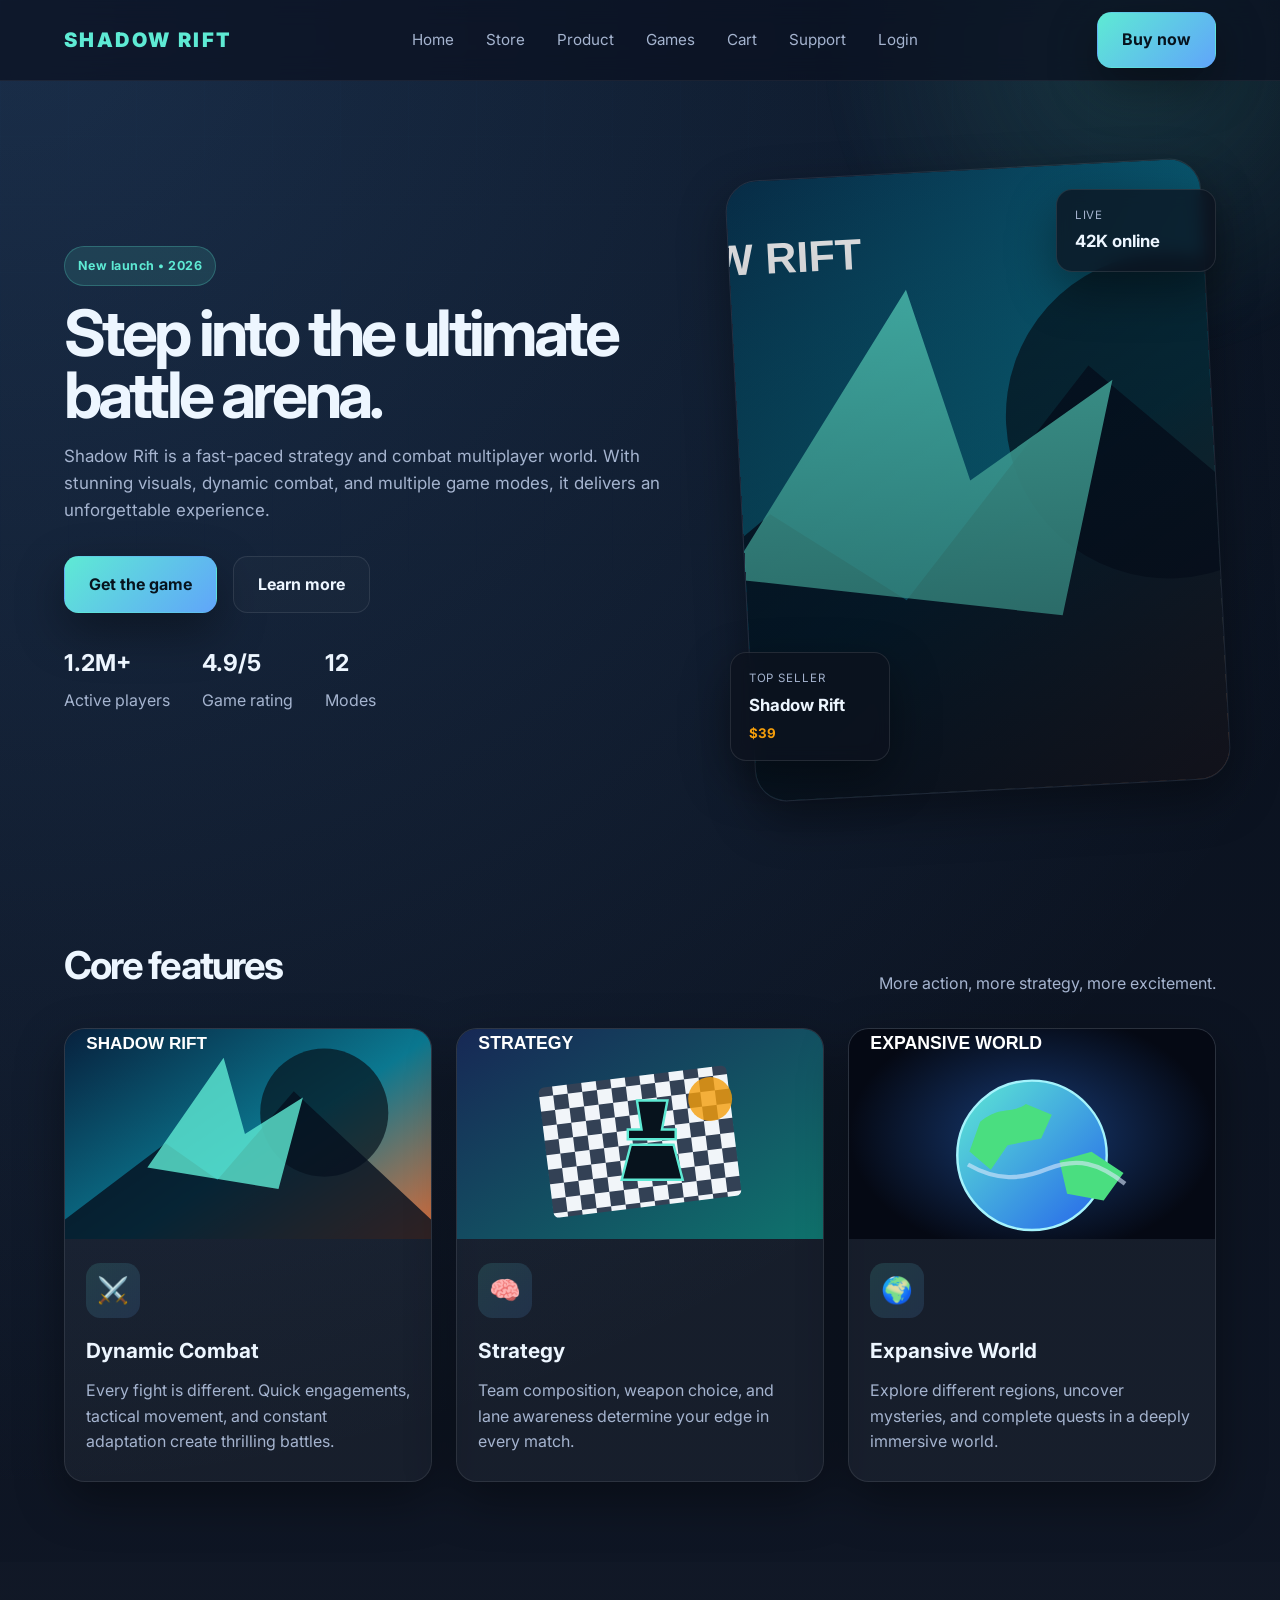
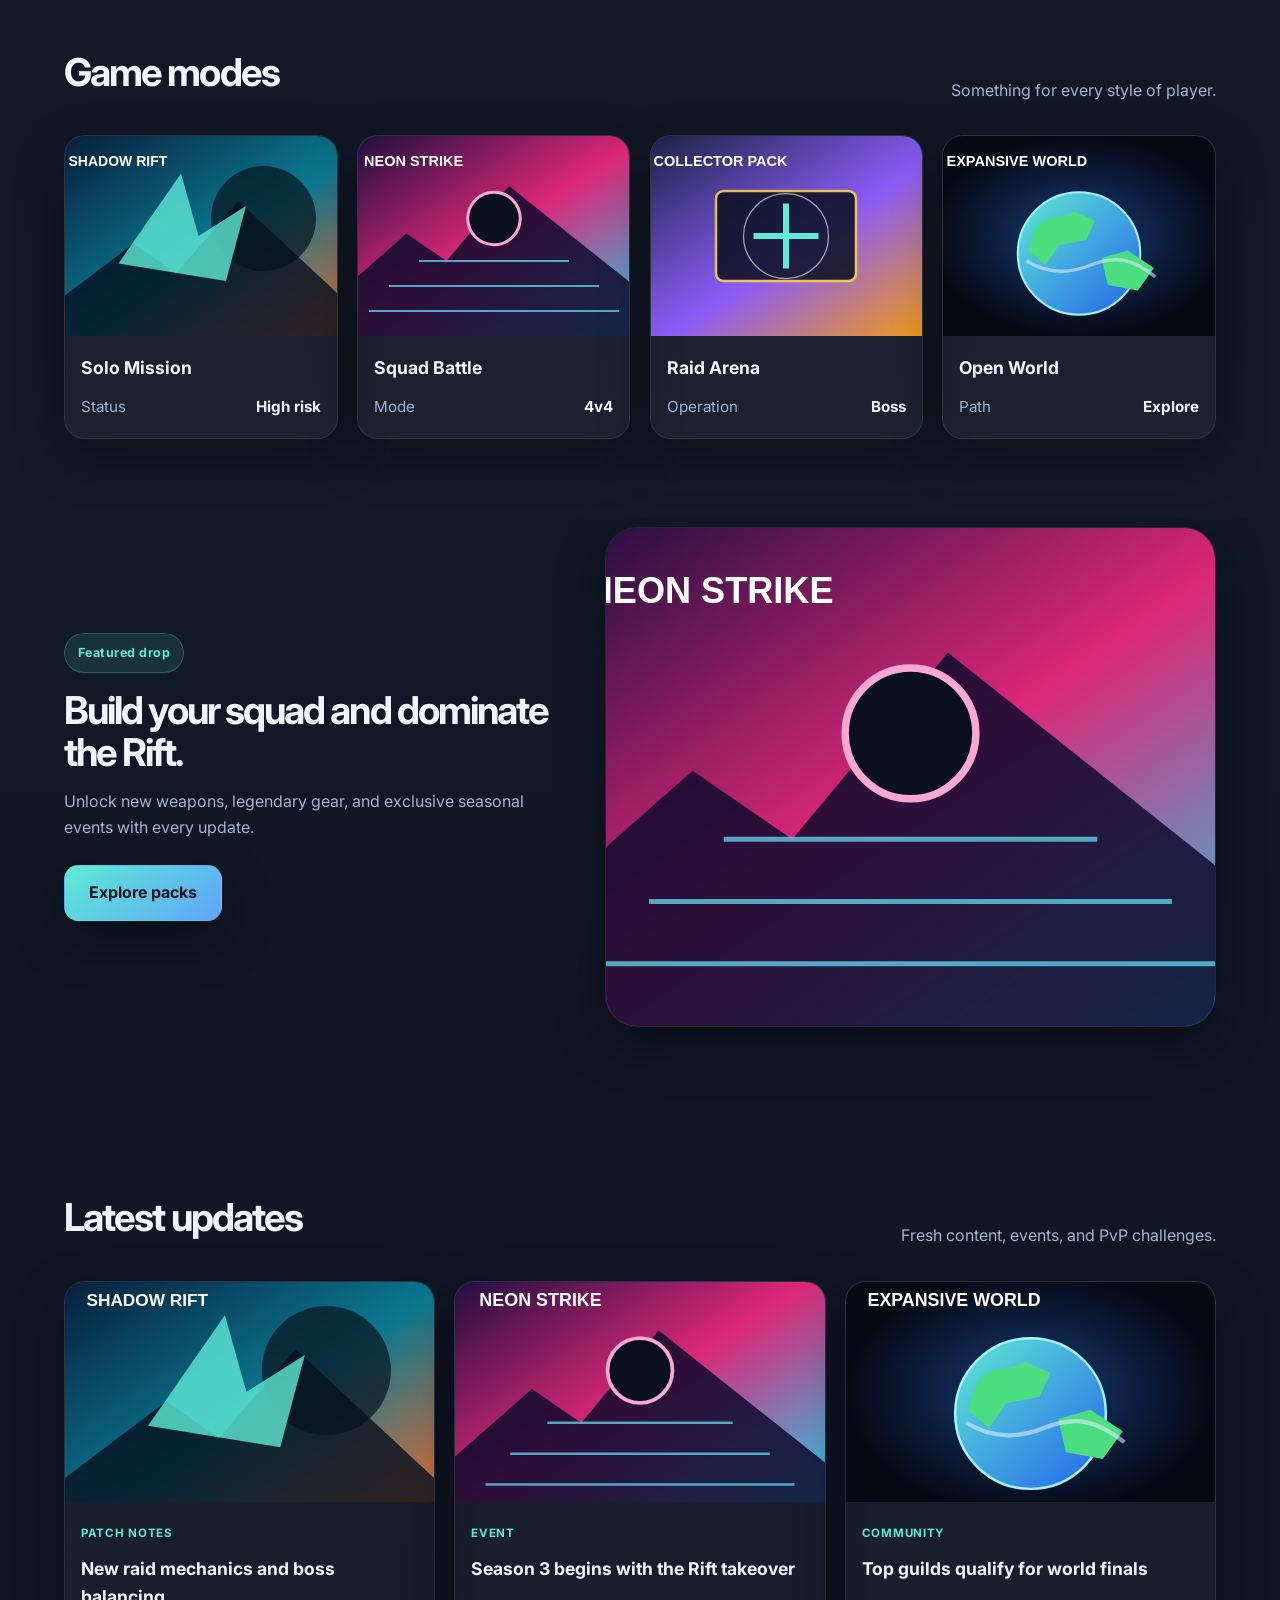
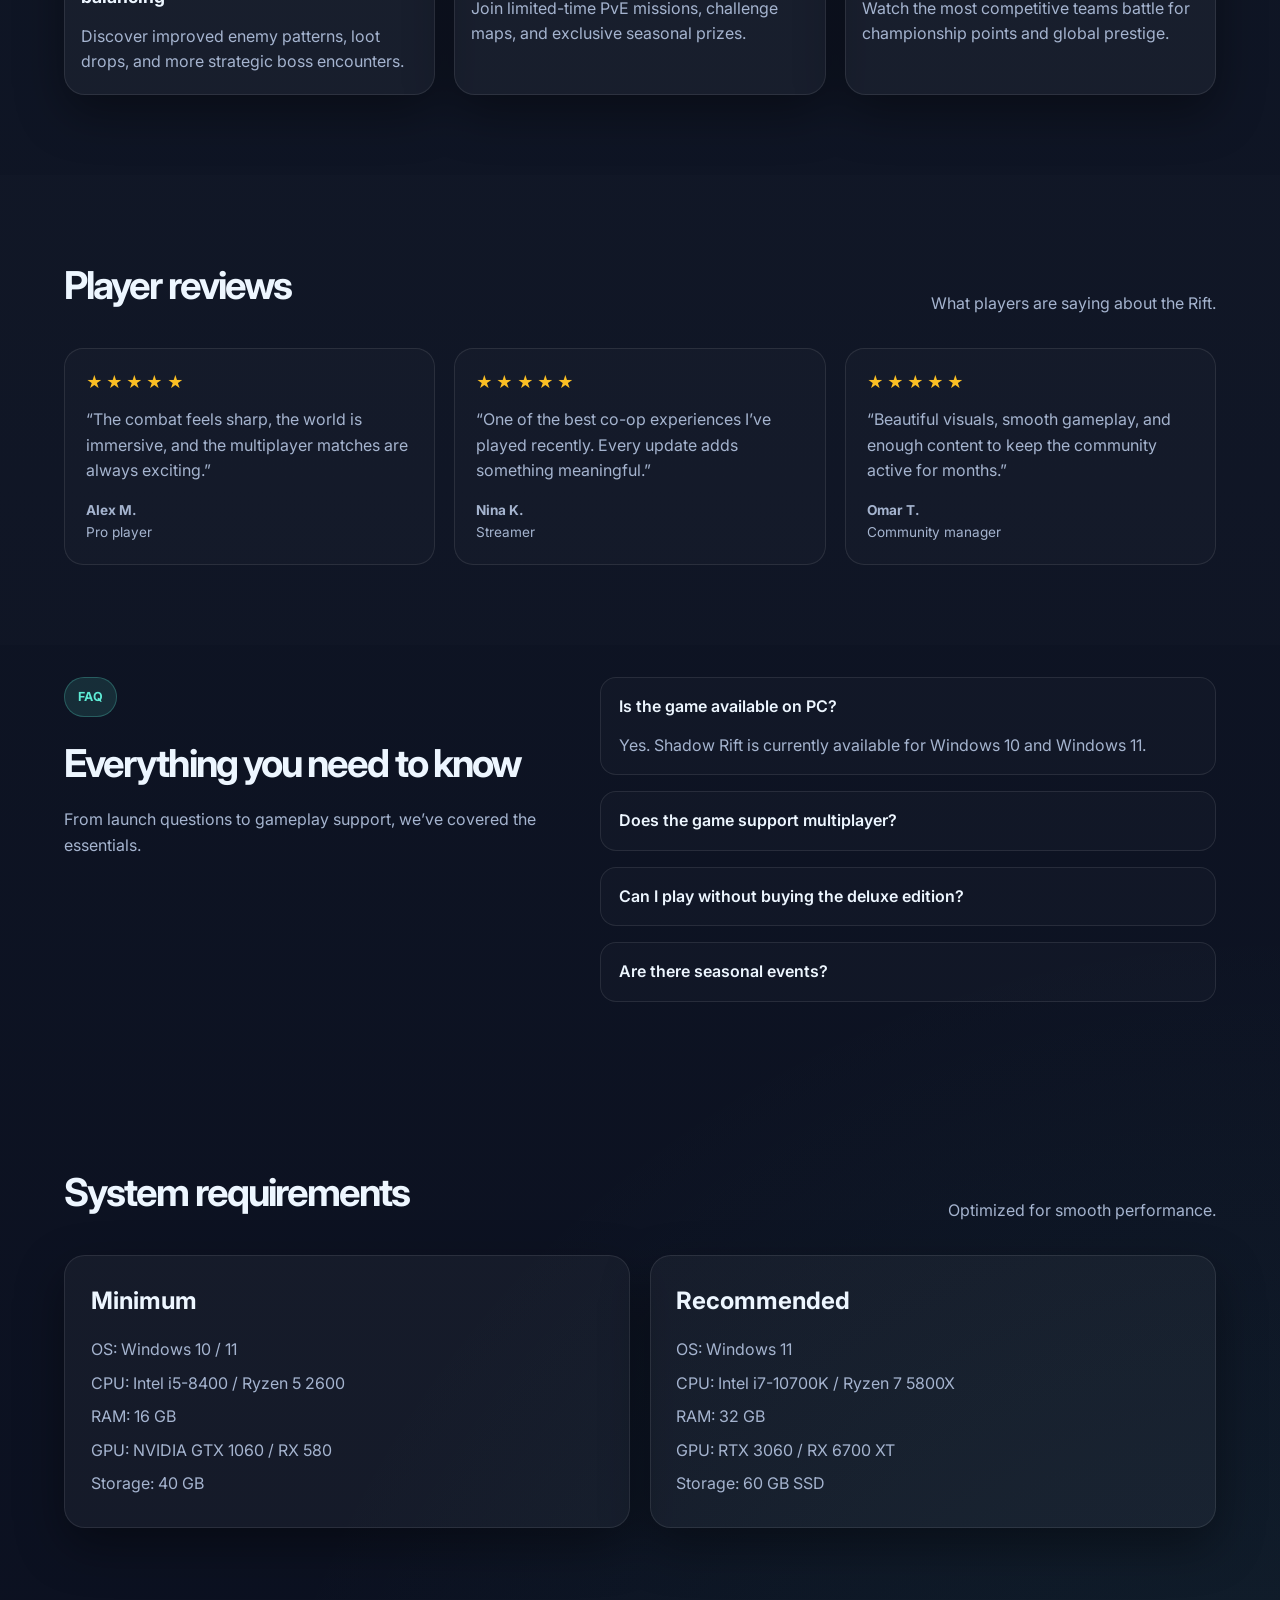
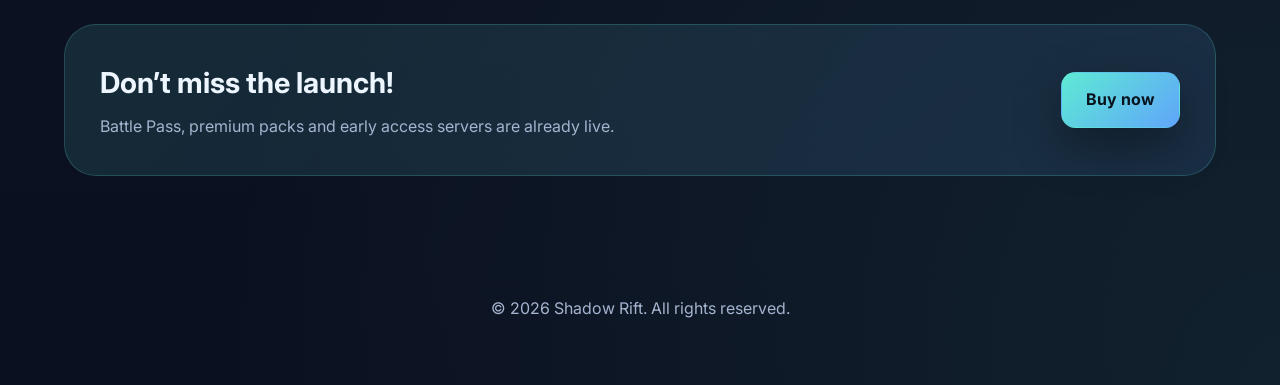
==== commit db6d5cd3: "21.09.2026. 23:54" ====
--- a/index.html
+++ b/index.html
@@ -181,7 +181,7 @@
             </article>
 
             <article class="mode-card" tabindex="0" role="button" data-game-name="Open World" data-game-genre="Open-world adventure" data-game-rating="Explore" data-game-modes="Exploration, quests, world events" data-game-platform="PC · Solo and co-op" data-game-description="Explore a living world filled with hidden regions, dynamic events, side quests, and secrets that reward curious players.">
-              <img src="assets/world-explore.svg" alt="Earth from space representing an open world" />
+              <img src="assets/earth-world.svg" alt="Earth from space representing an open world" />
               <div class="mode-body">
                 <h4>Open World</h4>
                 <div class="mode-meta">
--- a/styles.css
+++ b/styles.css
@@ -393,11 +393,11 @@
 }
 
 .image-two {
-  background-image: url('assets/neon-arena.svg');
+  background-image: url('assets/chess-strategy.svg');
 }
 
 .image-three {
-  background-image: url('assets/world-explore.svg');
+  background-image: url('assets/earth-world.svg');
 }
 
 .feature-copy {
@@ -1161,7 +1161,7 @@
 }
 
 .image-news-three {
-  background-image: url('assets/world-explore.svg');
+  background-image: url('assets/earth-world.svg');
 }
 
 .tag {
@@ -1530,7 +1530,7 @@
 
 .product-card:nth-child(4) .product-image,
 .game-tile:nth-child(4) .game-image {
-  background-image: url('assets/world-explore.svg');
+  background-image: url('assets/earth-world.svg');
 }
 
 .product-card .product-image-collector {
